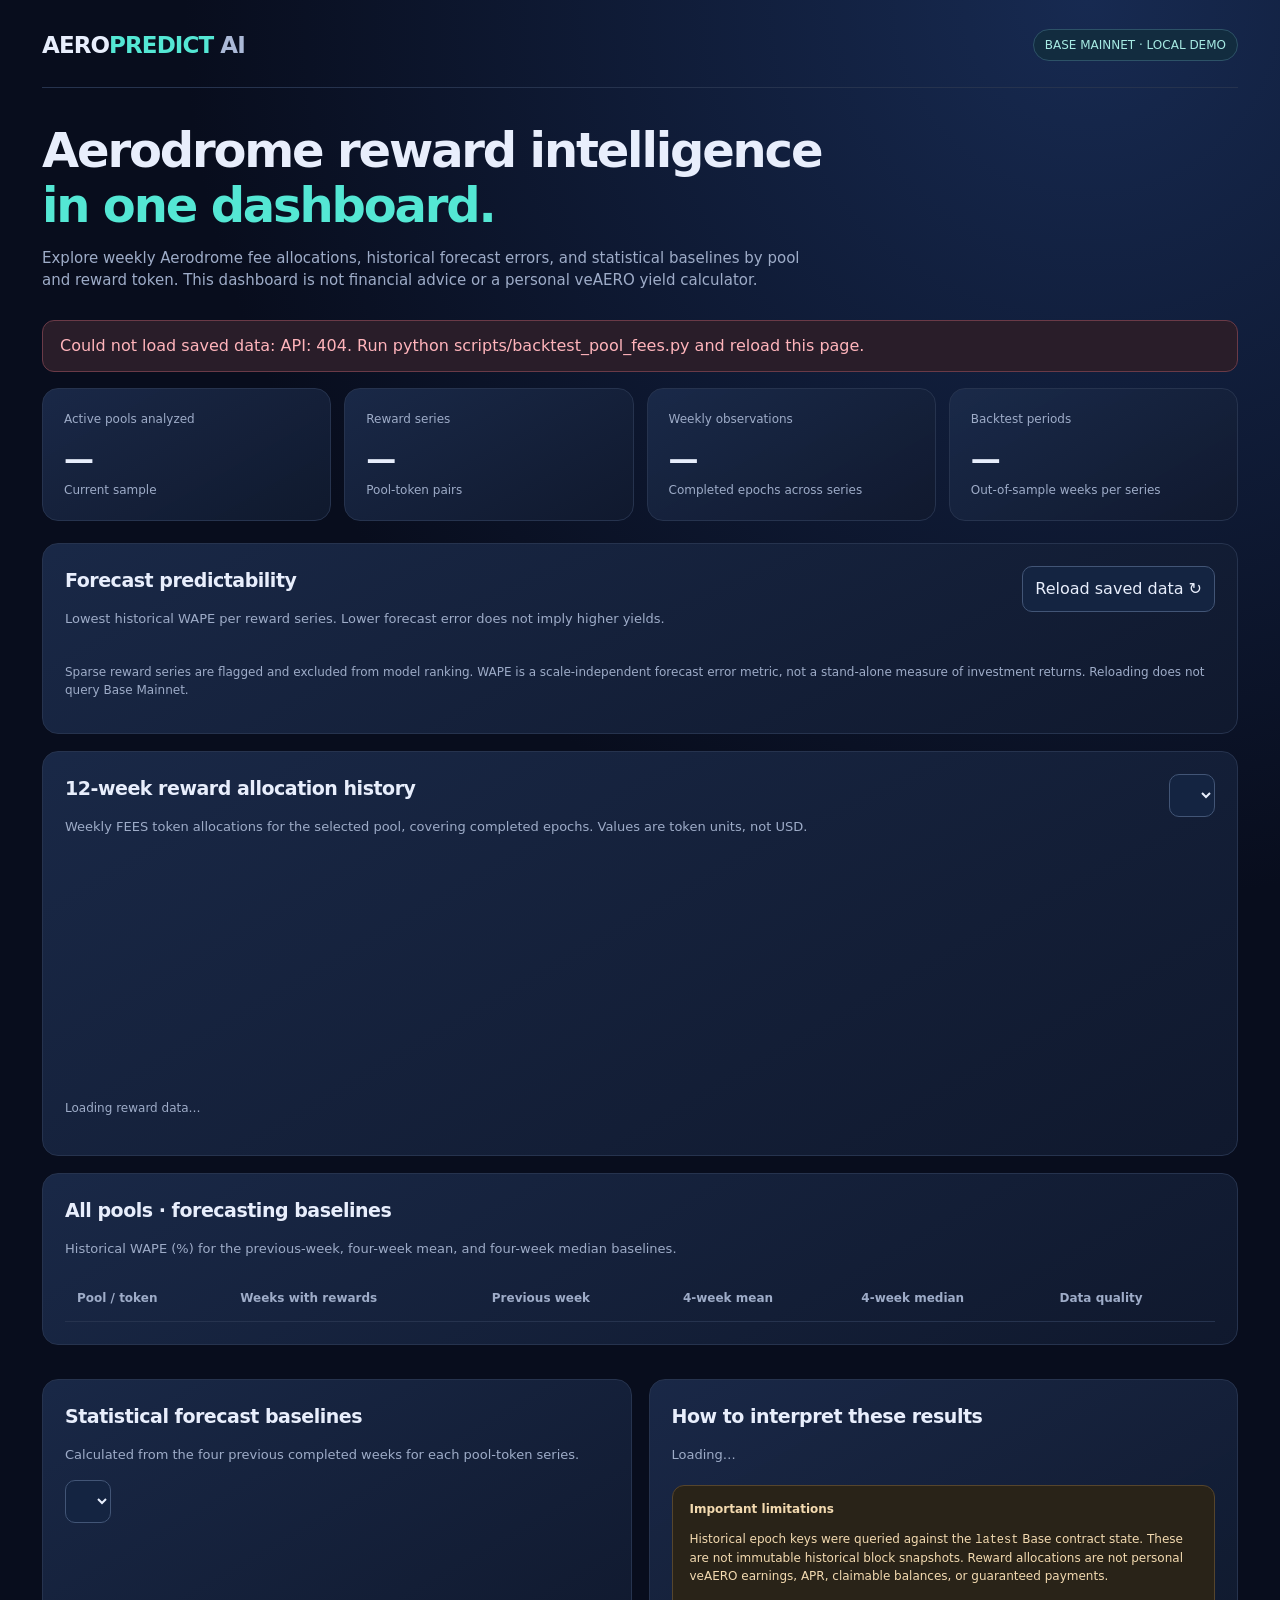
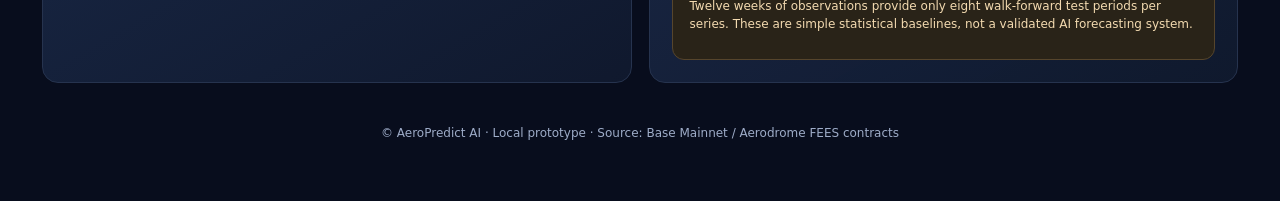
==== dashboard/index.html @ fe5a54b4 "Highlight reward allocation and forecast baseline amounts in green" ====
<!doctype html>
<html lang="en">
<head>
  <meta charset="utf-8">
  <meta name="viewport" content="width=device-width, initial-scale=1">
  <meta name="color-scheme" content="dark">
  <title>AeroPredict AI | Aerodrome Reward Analytics</title>
  <style>
    :root{--bg:#080d1d;--card:#111b32;--line:#26334e;--text:#e8eefc;--muted:#9eacc8;--cyan:#54e7d4;--blue:#7095ff;--amber:#f4c66b;--red:#ff8f92;--reward-green:#4ade80}
    *{box-sizing:border-box}
    body{margin:0;background:radial-gradient(circle at 85% 0%,#172a51 0,transparent 43%),var(--bg);color:var(--text);font-family:Inter,ui-sans-serif,system-ui,-apple-system,BlinkMacSystemFont,"Segoe UI",sans-serif;line-height:1.5}
    .wrap{max-width:1240px;margin:0 auto;padding:28px 22px 60px}
    .brand{display:flex;justify-content:space-between;align-items:center;gap:16px;border-bottom:1px solid var(--line);padding-bottom:24px}
    .brand-name{font-weight:900;letter-spacing:-.04em;font-size:23px}
    .brand-name span{color:var(--cyan)}
    .tag{font-size:12px;border:1px solid #2d5267;background:#122c3f;color:#a6eae3;border-radius:20px;padding:6px 11px}
    h1{font-size:clamp(27px,4.2vw,48px);letter-spacing:-.045em;line-height:1.16;margin:35px 0 13px}
    .lead{color:var(--muted);max-width:790px;margin:0 0 28px;font-size:15px}
    h2{letter-spacing:-.025em;font-size:19px;margin:0 0 15px}
    .stats{display:grid;grid-template-columns:repeat(4,minmax(0,1fr));gap:13px;margin-bottom:22px}
    .stat,.panel{background:linear-gradient(150deg,rgba(27,43,75,.9),rgba(16,25,46,.96));border:1px solid var(--line);border-radius:16px}
    .stat{padding:21px}
    .stat label{display:block;color:var(--muted);font-size:12px;margin-bottom:8px}
    .stat b{font-size:30px;letter-spacing:-.04em}
    .stat small{display:block;color:var(--muted);font-size:12px}
    .panel{padding:22px;margin:17px 0}
    .headerline{display:flex;justify-content:space-between;align-items:flex-start;gap:15px;flex-wrap:wrap}
    .sub{color:var(--muted);font-size:13px;margin:4px 0 0}
    select,button{background:#142441;color:var(--text);border:1px solid #425576;border-radius:10px;padding:10px 12px;font:inherit;cursor:pointer}
    button:hover{border-color:var(--cyan)}
    .controls{display:flex;gap:10px;align-items:center;flex-wrap:wrap}
    .small{font-size:12px;color:var(--muted)}
    .bars{display:grid;gap:13px;margin-top:18px}
    .bar-row{display:grid;grid-template-columns:140px 1fr 80px;align-items:center;gap:10px;font-size:13px}
    .bar-track{background:#24334f;height:12px;border-radius:99px;overflow:hidden}
    .bar-fill{height:100%;min-width:2px;background:linear-gradient(90deg,var(--blue),var(--cyan));border-radius:99px}
    .bar-row.sparse .bar-fill{background:linear-gradient(90deg,#73566a,var(--amber))}
    .history-chart{margin-top:17px;min-height:235px}
    .history-chart svg{display:block;width:100%;height:auto;max-height:300px}
    .history-summary{margin-top:10px;font-size:12px;color:var(--muted)}
    .reward-amount{color:var(--reward-green);font-weight:700;font-variant-numeric:tabular-nums}
    .value{text-align:right;font-variant-numeric:tabular-nums}
    .note{margin-top:16px;color:var(--muted);font-size:12px}
    .table-overflow{overflow:auto;margin-top:16px}
    table{border-collapse:collapse;width:100%;min-width:850px;text-align:left;font-size:13px}
    th{color:var(--muted);font-weight:600;font-size:12px;border-bottom:1px solid var(--line);white-space:nowrap}
    th,td{padding:14px 12px}
    tbody tr:not(:last-child){border-bottom:1px solid #25334a}
    tbody tr:hover{background:#20304b}
    td:nth-child(n+3),th:nth-child(n+3){font-variant-numeric:tabular-nums}
    .good{color:var(--cyan)}.warn{color:var(--amber)}.bad{color:var(--red)}
    .status{display:inline-block;padding:3px 8px;border-radius:8px;background:#2a3246;color:#c1cde5;font-size:11px}
    .status.sparse{background:#3e3229;color:#ffd9a2}
    .cols{display:grid;grid-template-columns:1fr 1fr;gap:17px}
    .forecast{display:flex;flex-direction:column;gap:12px}
    .prediction{padding:13px 0;border-bottom:1px solid var(--line)}
    .prediction:last-child{border:none}
    .prediction b{display:block;margin:5px 0;font-size:22px;letter-spacing:-.02em;overflow-wrap:anywhere;color:var(--reward-green)}
    .prediction .detail{font-size:12px;color:var(--muted)}
    .disclaimer{border:1px solid #56452c;border-radius:12px;background:#292318;padding:14px 17px;color:#f3dab0;font-size:12px;margin-top:20px}
    .error{border:1px solid #6a3a47;color:#ffb4bb;background:#291d29;padding:13px 17px;border-radius:12px;margin:16px 0;display:none}
    footer{font-size:12px;color:var(--muted);text-align:center;padding-top:24px}
    @media(max-width:850px){.stats{grid-template-columns:repeat(2,1fr)}.cols{grid-template-columns:1fr}.bar-row{grid-template-columns:115px 1fr 65px}}
    @media(max-width:430px){.wrap{padding:18px 12px 40px}.stat{padding:15px}.stat b{font-size:24px}.panel{padding:15px}.bar-row{grid-template-columns:98px 1fr 58px;gap:5px;font-size:11px}}
  </style>
</head>
<body>
<main class="wrap">
  <header class="brand">
    <div class="brand-name">AERO<span>PREDICT</span> <span style="color:#abb9d7">AI</span></div>
    <span class="tag">BASE MAINNET · LOCAL DEMO</span>
  </header>
  <h1>Aerodrome reward intelligence<br><span style="color:var(--cyan)">in one dashboard.</span></h1>
  <p class="lead">Explore weekly Aerodrome fee allocations, historical forecast errors, and statistical baselines by pool and reward token. This dashboard is not financial advice or a personal veAERO yield calculator.</p>
  <div id="error" class="error" role="alert"></div>
  <section class="stats" aria-label="Data overview">
    <div class="stat"><label>Active pools analyzed</label><b id="pool-count">—</b><small>Current sample</small></div>
    <div class="stat"><label>Reward series</label><b id="series-count">—</b><small>Pool-token pairs</small></div>
    <div class="stat"><label>Weekly observations</label><b id="week-count">—</b><small>Completed epochs across series</small></div>
    <div class="stat"><label>Backtest periods</label><b id="fold-count">—</b><small>Out-of-sample weeks per series</small></div>
  </section>
  <section class="panel">
    <div class="headerline">
      <div><h2>Forecast predictability</h2><p class="sub">Lowest historical WAPE per reward series. Lower forecast error does not imply higher yields.</p></div>
      <button type="button" id="refresh" title="Reloads previously saved local files; does not fetch fresh on-chain data">Reload saved data ↻</button>
    </div>
    <div class="bars" id="bars" aria-label="WAPE error comparison"></div>
    <p class="note">Sparse reward series are flagged and excluded from model ranking. WAPE is a scale-independent forecast error metric, not a stand-alone measure of investment returns. Reloading does not query Base Mainnet.</p>
  </section>
  <section class="panel">
    <div class="headerline">
      <div><h2>12-week reward allocation history</h2>
        <p class="sub">Weekly FEES token allocations for the selected pool, covering completed epochs. Values are token units, not USD.</p>
      </div>
      <select id="history-picker" aria-label="Choose pool and token for reward history"></select>
    </div>
    <div class="history-chart" id="history-chart" role="img" aria-label="Weekly reward token allocation chart"></div>
    <div class="history-summary" id="history-summary">Loading reward data…</div>
    <p class="note" id="data-timestamp"></p>
  </section>
  <section class="panel">
    <h2>All pools · forecasting baselines</h2>
    <p class="sub">Historical WAPE (%) for the previous-week, four-week mean, and four-week median baselines.</p>
    <div class="table-overflow">
      <table>
        <thead><tr><th>Pool / token</th><th>Weeks with rewards</th><th>Previous week</th><th>4-week mean</th><th>4-week median</th><th>Data quality</th></tr></thead>
        <tbody id="table-body"></tbody>
      </table>
    </div>
  </section>
  <div class="cols">
    <section class="panel">
      <div class="headerline">
        <div><h2>Statistical forecast baselines</h2><p class="sub">Calculated from the four previous completed weeks for each pool-token series.</p></div>
        <select id="series-picker" aria-label="Select reward series"></select>
      </div>
      <div id="forecast" class="forecast"></div>
    </section>
    <section class="panel">
      <h2>How to interpret these results</h2>
      <p class="sub" id="interpretation">Loading…</p>
      <div class="disclaimer">
        <strong>Important limitations</strong>
        <p>Historical epoch keys were queried against the <code>latest</code> Base contract state. These are not immutable historical block snapshots. Reward allocations are not personal veAERO earnings, APR, claimable balances, or guaranteed payments.</p>
        <p>Twelve weeks of observations provide only eight walk-forward test periods per series. These are simple statistical baselines, not a validated AI forecasting system.</p>
      </div>
    </section>
  </div>
  <footer>© AeroPredict AI · Local prototype · Source: Base Mainnet / Aerodrome FEES contracts</footer>
</main>
<script>
(function () {
  "use strict";
  var modelNames = {
    previous_week: "Previous week",
    mean_4w: "4-week mean",
    median_4w: "4-week median"
  };
  var models = Object.keys(modelNames);
  var entries = [];
  var history = null;
  function node(tag, className, text) {
    var el = document.createElement(tag);
    if (className) el.className = className;
    if (text !== undefined) el.textContent = String(text);
    return el;
  }
  function formatWape(v) {
    if (v === null || v === undefined) return "N/A";
    var n = Number(v);
    return Number.isFinite(n) ? n.toLocaleString("en-US", {maximumFractionDigits:2}) + "%" : "N/A";
  }
  function error(message) {
    var el = document.getElementById("error");
    el.style.display = "block";
    el.textContent = message;
  }
  function clear(el) { while (el.firstChild) el.removeChild(el.firstChild); }
  function idFor(e) { return "#" + e.pool_index + " / " + (e.token_symbol || "TOKEN"); }
  function winner(e) {
    var m = e.analysis.exploratory_best_baseline;
    if (!m || e.analysis.sparse_rewards_flag) return null;
    var value = Number(e.analysis.metrics[m].wape_percent);
    return Number.isFinite(value) ? value : null;
  }
  function historySeries(e) {
    if (!history || !Array.isArray(history.pools)) return null;
    var pool = history.pools.find(function(p) {
      return String(p.pool_address).toLowerCase() === String(e.pool_address).toLowerCase();
    });
    if (!pool || !Array.isArray(pool.reward_series)) return null;
    return pool.reward_series.find(function(s) {
      return String(s.token_address).toLowerCase() === String(e.token_address).toLowerCase();
    }) || null;
  }
  function svgEl(tag, attrs, text) {
    var el = document.createElementNS("http://www.w3.org/2000/svg", tag);
    Object.keys(attrs || {}).forEach(function(key){el.setAttribute(key, String(attrs[key]));});
    if (text !== undefined) el.textContent = String(text);
    return el;
  }
  function shortNumber(n) {
    return Number(n).toLocaleString("en-US", {maximumSignificantDigits:5});
  }
  function paintHistory(index) {
    var container = document.getElementById("history-chart");
    var caption = document.getElementById("history-summary");
    clear(container);
    var entry = entries[index];
    var data = entry ? historySeries(entry) : null;
    if (!data || !Array.isArray(data.completed_weeks) || !data.completed_weeks.length) {
      caption.textContent = "No reward history available for this series. Run pool_fee_histories_base.py first.";
      return;
    }
    var records = data.completed_weeks.slice().sort(function(a,b) {
      return a.epoch_start_utc.localeCompare(b.epoch_start_utc);
    });
    var amounts = records.map(function(rec) {return Number(rec.token_amount);});
    if (amounts.some(function(n){return !Number.isFinite(n) || n < 0;})) {
      caption.textContent = "Invalid token decimal data: unable to display this chart.";
      return;
    }
    var max = Math.max(0, ...amounts);
    var width = 900, height = 265, left = 100, right = 870, top = 24, bottom = 220;
    var usableX = right - left, usableY = bottom - top;
    var x = function(i) {return left + (records.length <= 1 ? 0 : i / (records.length - 1)) * usableX;};
    var y = function(v) {return max === 0 ? bottom : bottom - v / max * usableY;};
    var svg = svgEl("svg", {
      viewBox:"0 0 " + width + " " + height, preserveAspectRatio:"xMidYMid meet",
      role:"img",
      "aria-label": idFor(entry) + " — " + records.length + "-week FEES allocation history"
    });
    [0, .5, 1].forEach(function(step) {
      var ordinate = bottom - step * usableY;
      svg.appendChild(svgEl("line", {
        x1:left, x2:right, y1:ordinate, y2:ordinate,
        stroke:"#344463", "stroke-width":"1", "stroke-dasharray":"4 5"
      }));
      svg.appendChild(svgEl("text", {
        x:left - 12, y:ordinate + 4, fill:step > 0 ? "#4ade80" : "#a2b1cf",
        "text-anchor":"end", "font-size":"12"
      }, shortNumber(max * step)));
    });
    records.forEach(function(row,i) {
      if (i === 0 || i === records.length - 1 || i % 3 === 0) {
        svg.appendChild(svgEl("text", {
          x:x(i), y:bottom + 24, fill:"#a2b1cf",
          "text-anchor":"middle", "font-size":"12"
        }, row.epoch_start_utc.slice(5, 10)));
      }
    });
    var points = amounts.map(function(v,i){return x(i).toFixed(2) + "," + y(v).toFixed(2);}).join(" ");
    svg.appendChild(svgEl("polyline", {
      points:points, fill:"none", stroke:"#54e7d4",
      "stroke-width":"3", "stroke-linejoin":"round", "stroke-linecap":"round"
    }));
    records.forEach(function(row,i) {
      var dot = svgEl("circle", {
        cx:x(i), cy:y(amounts[i]), r:5,
        fill:"#7095ff", stroke:"#e8eefc", "stroke-width":"1.5"
      });
      dot.appendChild(svgEl("title", {}, row.epoch_start_utc.slice(0,10) + " · " +
        row.token_amount + " " + (entry.token_symbol || "TOKEN")));
      svg.appendChild(dot);
    });
    container.appendChild(svg);
    var positive = amounts.filter(function(n){return n > 0;}).length;
    // Highlight allocation amounts only. Forecast error metrics remain neutral.
    var tokenName = entry.token_symbol || "TOKEN";
    caption.textContent = idFor(entry) + " · " + positive + "/" + records.length +
      " weeks with rewards · Peak ";
    caption.appendChild(node("strong", "reward-amount", shortNumber(max) + " " + tokenName));
    caption.appendChild(document.createTextNode(
      " · Latest completed week " + records[records.length - 1].epoch_start_utc.slice(0,10) + ": "
    ));
    caption.appendChild(node(
      "strong", "reward-amount",
      records[records.length - 1].token_amount + " " + tokenName
    ));
  }
  function showSeries(index) {
    if (!Number.isInteger(index) || index < 0 || index >= entries.length) return;
    document.getElementById("series-picker").value = String(index);
    document.getElementById("history-picker").value = String(index);
    paintForecast(index);
    paintHistory(index);
  }
  function paintBars() {
    var barBox = document.getElementById("bars");
    clear(barBox);
    var sorted = entries.slice().sort(function(a,b) {
      var aa = winner(a), bb = winner(b);
      return (aa === null ? Infinity : aa) - (bb === null ? Infinity : bb);
    });
    var max = Math.max(100, ...sorted.map(function(e) { return winner(e) || 0; }));
    sorted.forEach(function (entry) {
      var v = winner(entry);
      var row = node("div", "bar-row" + (v === null ? " sparse" : ""));
      row.appendChild(node("span", "", idFor(entry)));
      var track = node("div", "bar-track");
      var fill = node("div", "bar-fill");
      fill.style.width = v === null ? "0%" : Math.min(100, v / max * 100).toFixed(1) + "%";
      track.appendChild(fill);
      row.appendChild(track);
      row.appendChild(node("span", "value", v === null ? "Sparse" : formatWape(v)));
      barBox.appendChild(row);
    });
  }
  function paintTable() {
    var tbody = document.getElementById("table-body");
    clear(tbody);
    entries.forEach(function(e) {
      var tr = node("tr");
      var cells = [
        idFor(e),
        e.analysis.positive_observed_weeks + "/" + e.analysis.observed_week_count,
        formatWape(e.analysis.metrics.previous_week.wape_percent),
        formatWape(e.analysis.metrics.mean_4w.wape_percent),
        formatWape(e.analysis.metrics.median_4w.wape_percent)
      ];
      cells.forEach(function(value, i) {
        var cell = node("td", "", value);
        if (i >= 2) {
          var name = models[i-2];
          if (!e.analysis.sparse_rewards_flag && e.analysis.exploratory_best_baseline === name) cell.className = "good";
        }
        tr.appendChild(cell);
      });
      var status = node("td");
      status.appendChild(node("span", "status" + (e.analysis.sparse_rewards_flag ? " sparse" : ""),
        e.analysis.sparse_rewards_flag ? "Sparse rewards" : "Small sample"));
      tr.appendChild(status);
      tbody.appendChild(tr);
    });
  }
  function paintForecast(index) {
    var e = entries[index];
    var box = document.getElementById("forecast");
    clear(box);
    if (!e) return;
    var intro = node("p", "note", "Next analyzed epoch: " + e.analysis.following_epoch_utc.slice(0, 10) + " · This baseline was not registered on-chain before that epoch.");
    box.appendChild(intro);
    models.forEach(function(m) {
      var div = node("div", "prediction");
      div.appendChild(node("span", "small", modelNames[m] + (e.analysis.exploratory_best_baseline === m ? " · lowest past error" : "")));
      var n = e.analysis.following_epoch_baselines_token_amount[m];
      div.appendChild(node("b", "", (n === null ? "Raw units: " + e.analysis.following_epoch_baselines_raw[m] : n) + " " + (e.token_symbol || "TOKEN")));
      div.appendChild(node("div", "detail", "Historical WAPE: " + formatWape(e.analysis.metrics[m].wape_percent)));
      box.appendChild(div);
    });
    var msg = e.analysis.sparse_rewards_flag
      ? "This series has too few reward-paying weeks to identify a meaningful best baseline."
      : "For this series, the lowest past error came from the " + modelNames[e.analysis.exploratory_best_baseline] +
        " baseline. Only " + e.analysis.fold_count + " walk-forward test periods are available, so the ranking is not robust.";
    document.getElementById("interpretation").textContent = msg +
      " Different reward tokens must not be summed or interpreted as comparable USD yields.";
  }
  async function load() {
    try {
      var response = await fetch("/api/results", {cache:"no-store"});
      if (!response.ok) throw new Error("API: " + response.status);
      var data = await response.json();
      if (!data.backtest || !Array.isArray(data.backtest.results)) throw new Error("Unexpected response format");
      entries = data.backtest.results;
      history = data.history || null;
      document.getElementById("data-timestamp").textContent = history && history.collected_at_utc
        ? "Collected at (UTC): " + history.collected_at_utc.replace("T"," ").slice(0,19) +
          " · Displayed from saved local JSON; not a live on-chain query."
        : "Reward history file was not found or could not be loaded.";
      document.getElementById("error").style.display = "none";
      document.getElementById("series-count").textContent = entries.length;
      document.getElementById("pool-count").textContent = new Set(entries.map(function(e){return e.pool_index;})).size;
      document.getElementById("week-count").textContent = entries.reduce(function(s,e){return s + e.analysis.observed_week_count;},0);
      document.getElementById("fold-count").textContent = entries.length ? entries[0].analysis.fold_count : 0;
      var picker = document.getElementById("series-picker");
      var historyPicker = document.getElementById("history-picker");
      var selected = picker.value;
      clear(picker);
      clear(historyPicker);
      entries.forEach(function(e,i){
        var option = node("option", "", idFor(e));
        option.value = String(i);
        picker.appendChild(option);
        var historyOption = node("option", "", idFor(e));
        historyOption.value = String(i);
        historyPicker.appendChild(historyOption);
      });
      if (entries.length) {
        showSeries(selected && Number(selected) < entries.length ? Number(selected) : 0);
      }
      paintBars();
      paintTable();
    } catch(e) {
      error("Could not load saved data: " + e.message + ". Run python scripts/backtest_pool_fees.py and reload this page.");
    }
  }
  document.getElementById("series-picker").addEventListener("change", function(e){
    showSeries(Number(e.target.value));
  });
  document.getElementById("history-picker").addEventListener("change", function(e){
    showSeries(Number(e.target.value));
  });
  document.getElementById("refresh").addEventListener("click", load);
  load();
})();
</script>
</body>
</html>
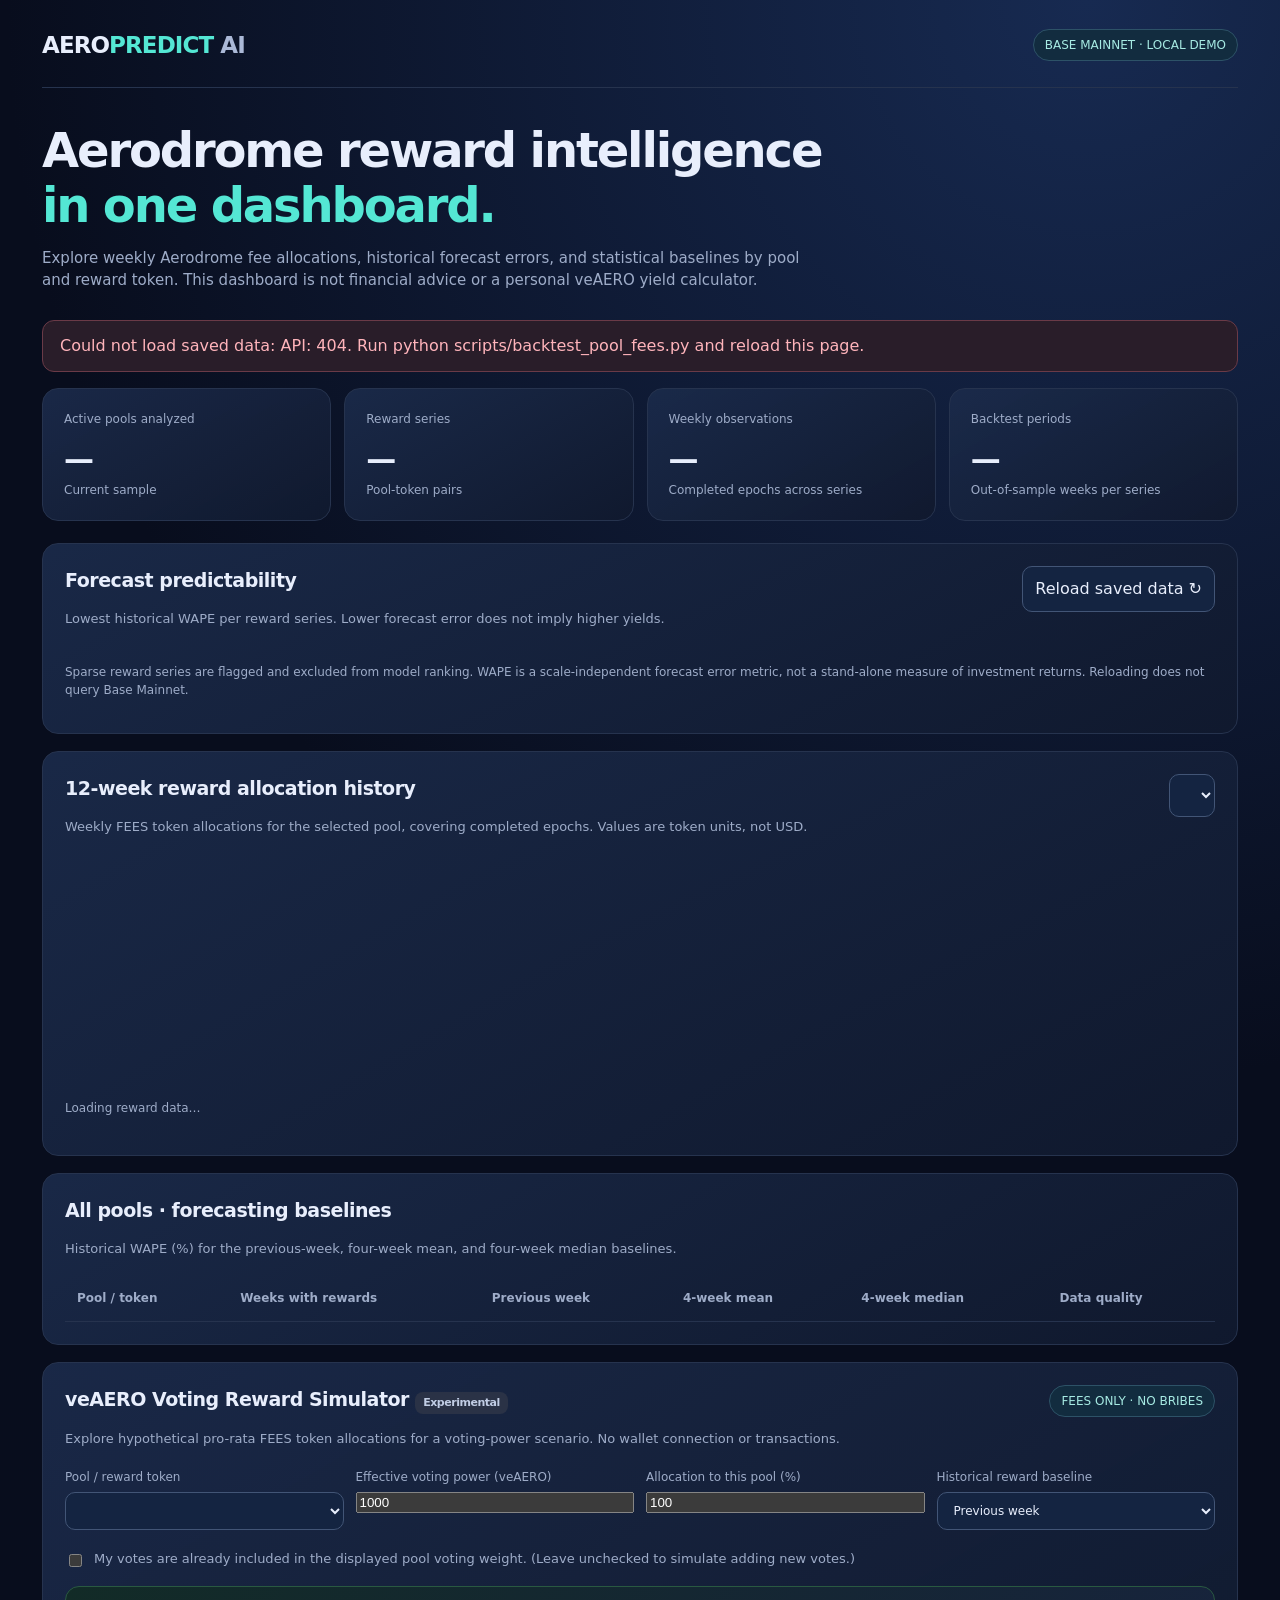
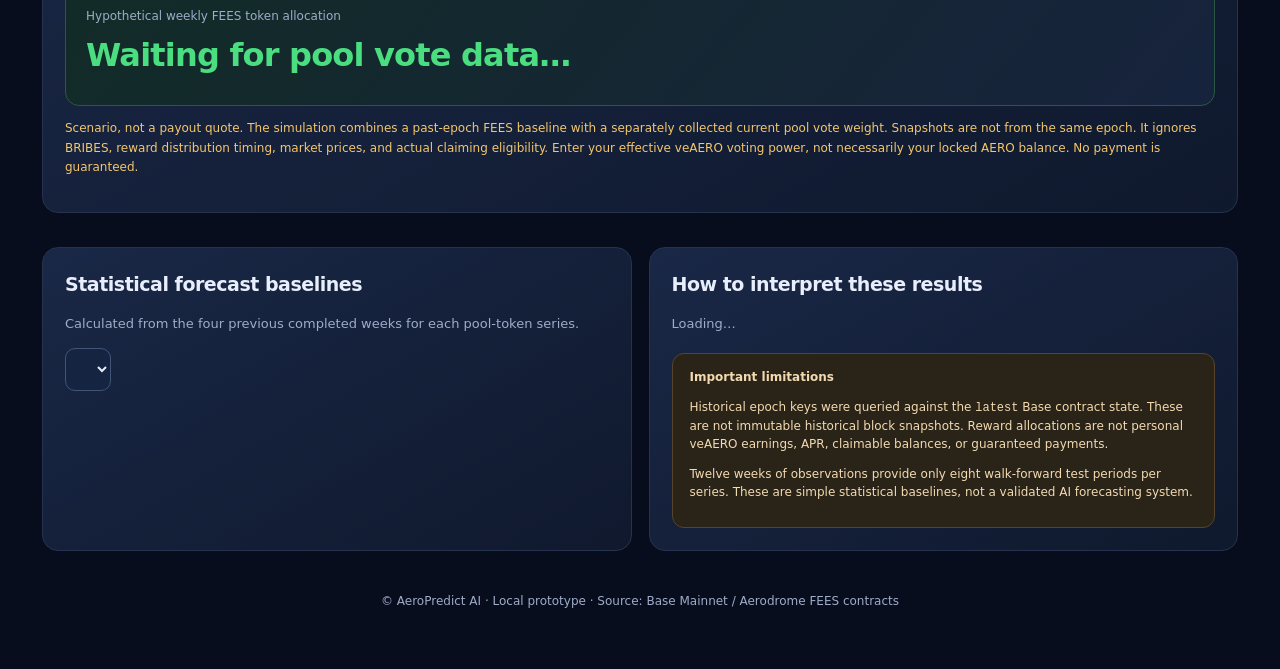
==== commit 9abfab44: "Implement English experimental veAERO FEES vote-share calculator in local dashboard" ====
--- a/dashboard/index.html
+++ b/dashboard/index.html
@@ -57,6 +57,17 @@
     .prediction:last-child{border:none}
     .prediction b{display:block;margin:5px 0;font-size:22px;letter-spacing:-.02em;overflow-wrap:anywhere;color:var(--reward-green)}
     .prediction .detail{font-size:12px;color:var(--muted)}
+    .sim-grid{display:grid;grid-template-columns:repeat(4,minmax(0,1fr));gap:12px;margin:19px 0}
+    .sim-label{display:flex;flex-direction:column;gap:6px;color:var(--muted);font-size:12px}
+    .sim-label input,.sim-label select{width:100%;min-width:0}
+    .sim-check{display:flex;gap:9px;align-items:flex-start;color:var(--muted);font-size:13px;margin-bottom:16px}
+    .sim-check input{accent-color:var(--reward-green);margin-top:5px}
+    .sim-result{border:1px solid #295941;background:linear-gradient(130deg,#122b27,#17233d);border-radius:14px;padding:20px}
+    .sim-result b{display:block;font-size:clamp(21px,2.6vw,32px);letter-spacing:-.025em;color:var(--reward-green);overflow-wrap:anywhere;margin:6px 0}
+    .sim-result .meta{font-size:12px;color:var(--muted)}
+    .sim-warning{font-size:12px;color:var(--amber);margin-top:13px;line-height:1.65}
+    @media(max-width:940px){.sim-grid{grid-template-columns:repeat(2,minmax(0,1fr))}}
+    @media(max-width:600px){.sim-grid{grid-template-columns:1fr}}
     .disclaimer{border:1px solid #56452c;border-radius:12px;background:#292318;padding:14px 17px;color:#f3dab0;font-size:12px;margin-top:20px}
     .error{border:1px solid #6a3a47;color:#ffb4bb;background:#291d29;padding:13px 17px;border-radius:12px;margin:16px 0;display:none}
     footer{font-size:12px;color:var(--muted);text-align:center;padding-top:24px}
@@ -108,6 +119,43 @@
       </table>
     </div>
   </section>
+  <section class="panel" id="voter-simulator">
+    <div class="headerline">
+      <div>
+        <h2>veAERO Voting Reward Simulator <span class="status">Experimental</span></h2>
+        <p class="sub">Explore hypothetical pro-rata FEES token allocations for a voting-power scenario. No wallet connection or transactions.</p>
+      </div>
+      <span class="tag">FEES ONLY · NO BRIBES</span>
+    </div>
+    <div class="sim-grid">
+      <label class="sim-label">Pool / reward token
+        <select id="sim-pool" aria-label="Choose pool and reward token"></select>
+      </label>
+      <label class="sim-label">Effective voting power (veAERO)
+        <input id="sim-power" type="number" min="0" max="1000000000" step="any" value="1000">
+      </label>
+      <label class="sim-label">Allocation to this pool (%)
+        <input id="sim-allocation" type="number" min="0" max="100" step="any" value="100">
+      </label>
+      <label class="sim-label">Historical reward baseline
+        <select id="sim-method" aria-label="Choose baseline method">
+          <option value="previous_week">Previous week</option>
+          <option value="mean_4w">4-week mean</option>
+          <option value="median_4w">4-week median</option>
+        </select>
+      </label>
+    </div>
+    <label class="sim-check">
+      <input id="sim-included" type="checkbox">
+      <span>My votes are already included in the displayed pool voting weight. (Leave unchecked to simulate adding new votes.)</span>
+    </label>
+    <div class="sim-result">
+      <div class="small">Hypothetical weekly FEES token allocation</div>
+      <b id="sim-estimate">Waiting for pool vote data…</b>
+      <div class="meta" id="sim-meta"></div>
+    </div>
+    <p class="sim-warning">Scenario, not a payout quote. The simulation combines a past-epoch FEES baseline with a separately collected current pool vote weight. Snapshots are not from the same epoch. It ignores BRIBES, reward distribution timing, market prices, and actual claiming eligibility. Enter your effective veAERO voting power, not necessarily your locked AERO balance. No payment is guaranteed.</p>
+  </section>
   <div class="cols">
     <section class="panel">
       <div class="headerline">
@@ -264,6 +312,68 @@
     document.getElementById("history-picker").value = String(index);
     paintForecast(index);
     paintHistory(index);
+    document.getElementById("sim-pool").value = String(index);
+    document.getElementById("sim-method").value = entries[index].analysis.exploratory_best_baseline || "median_4w";
+    paintSimulator();
+  }
+  function paintSimulator() {
+    var row = entries[Number(document.getElementById("sim-pool").value)];
+    var value = document.getElementById("sim-estimate");
+    var detail = document.getElementById("sim-meta");
+    function unavailable(reason) {
+      value.textContent = "Not available";
+      detail.textContent = reason;
+    }
+    if (!row) return unavailable("Choose a reward series.");
+    var pool = history && Array.isArray(history.pools)
+      ? history.pools.find(function(p) {return String(p.pool_address).toLowerCase() === String(row.pool_address).toLowerCase();})
+      : null;
+    if (!pool || pool.pool_vote_weight_raw === undefined || pool.pool_vote_weight_raw === null) {
+      return unavailable("Pool vote weights not yet collected. Run pool_fee_histories_base.py again, then run backtest_pool_fees.py and reload the page.");
+    }
+    var raw;
+    try { raw = BigInt(pool.pool_vote_weight_raw); }
+    catch (_) { return unavailable("Invalid on-chain vote weight."); }
+    if (raw < 0n) return unavailable("Invalid negative voting weight.");
+    // Voter.weights(pool) is 18-decimal veAERO voting weight.
+    // Number conversion is approximate and ONLY for the what-if display.
+    var currentPoolVotes = Number(raw) / 1e18;
+    var powerField = document.getElementById("sim-power");
+    var allocationField = document.getElementById("sim-allocation");
+    var power = Number(powerField.value);
+    var allocation = Number(allocationField.value);
+    if (!powerField.value || !allocationField.value ||
+        !Number.isFinite(power) || power < 0 || power > 1e9 ||
+        !Number.isFinite(allocation) || allocation < 0 || allocation > 100) {
+      return unavailable("Enter positive or zero veAERO power (maximum 1 billion) and an allocation from 0% to 100%.");
+    }
+    var selectedMethod = document.getElementById("sim-method").value;
+    if (models.indexOf(selectedMethod) < 0) return unavailable("Unknown model.");
+    var baselineText = row.analysis.following_epoch_baselines_token_amount[selectedMethod];
+    if (baselineText === null || baselineText === undefined) return unavailable("Reward token decimals unavailable.");
+    var baseline = Number(baselineText);
+    if (!Number.isFinite(baseline) || baseline < 0) return unavailable("Invalid reward baseline.");
+    var allocatedVotes = power * allocation / 100;
+    var included = document.getElementById("sim-included").checked;
+    var denominator = currentPoolVotes + (included ? 0 : allocatedVotes);
+    if (included && allocatedVotes > currentPoolVotes) {
+      return unavailable("Your chosen votes exceed the recorded pool weight. Uncheck 'already included' for a new-vote scenario.");
+    }
+    if (!Number.isFinite(denominator) || denominator <= 0) return unavailable("The pool has zero recorded vote weight.");
+    var share = allocatedVotes / denominator;
+    var estimate = baseline * share;
+    if (!Number.isFinite(estimate)) return unavailable("Value out of range.");
+    var symbol = row.token_symbol || "TOKEN";
+    var formatted = estimate > 0 && estimate < 1e-18
+      ? "< 0.000000000000000001"
+      : estimate.toLocaleString("en-US", {maximumFractionDigits:18});
+    value.textContent = formatted + " " + symbol;
+    detail.textContent = "Illustrative vote share: " +
+      (share * 100).toLocaleString("en-US", {maximumFractionDigits:6}) + "%" +
+      " · Pool votes: " + currentPoolVotes.toLocaleString("en-US", {maximumFractionDigits:4}) + " veAERO" +
+      " · Your allocated votes: " + allocatedVotes.toLocaleString("en-US", {maximumFractionDigits:4}) + " veAERO" +
+      " · Baseline: " + baselineText + " " + symbol +
+      (row.analysis.sparse_rewards_flag ? " · CAUTION: sparse reward series" : "");
   }
   function paintBars() {
     var barBox = document.getElementById("bars");
@@ -357,6 +467,8 @@
       var selected = picker.value;
       clear(picker);
       clear(historyPicker);
+      var simPicker = document.getElementById("sim-pool");
+      clear(simPicker);
       entries.forEach(function(e,i){
         var option = node("option", "", idFor(e));
         option.value = String(i);
@@ -364,6 +476,9 @@
         var historyOption = node("option", "", idFor(e));
         historyOption.value = String(i);
         historyPicker.appendChild(historyOption);
+        var simOption = node("option", "", idFor(e));
+        simOption.value = String(i);
+        simPicker.appendChild(simOption);
       });
       if (entries.length) {
         showSeries(selected && Number(selected) < entries.length ? Number(selected) : 0);
@@ -380,6 +495,16 @@
   document.getElementById("history-picker").addEventListener("change", function(e){
     showSeries(Number(e.target.value));
   });
+  document.getElementById("sim-pool").addEventListener("change", function(e) {
+    var index = Number(e.target.value);
+    var row = entries[index];
+    if (row) document.getElementById("sim-method").value = row.analysis.exploratory_best_baseline || "median_4w";
+    paintSimulator();
+  });
+  ["sim-power","sim-allocation","sim-method","sim-included"].forEach(function(id) {
+    document.getElementById(id).addEventListener("input", paintSimulator);
+    document.getElementById(id).addEventListener("change", paintSimulator);
+  });
   document.getElementById("refresh").addEventListener("click", load);
   load();
 })();
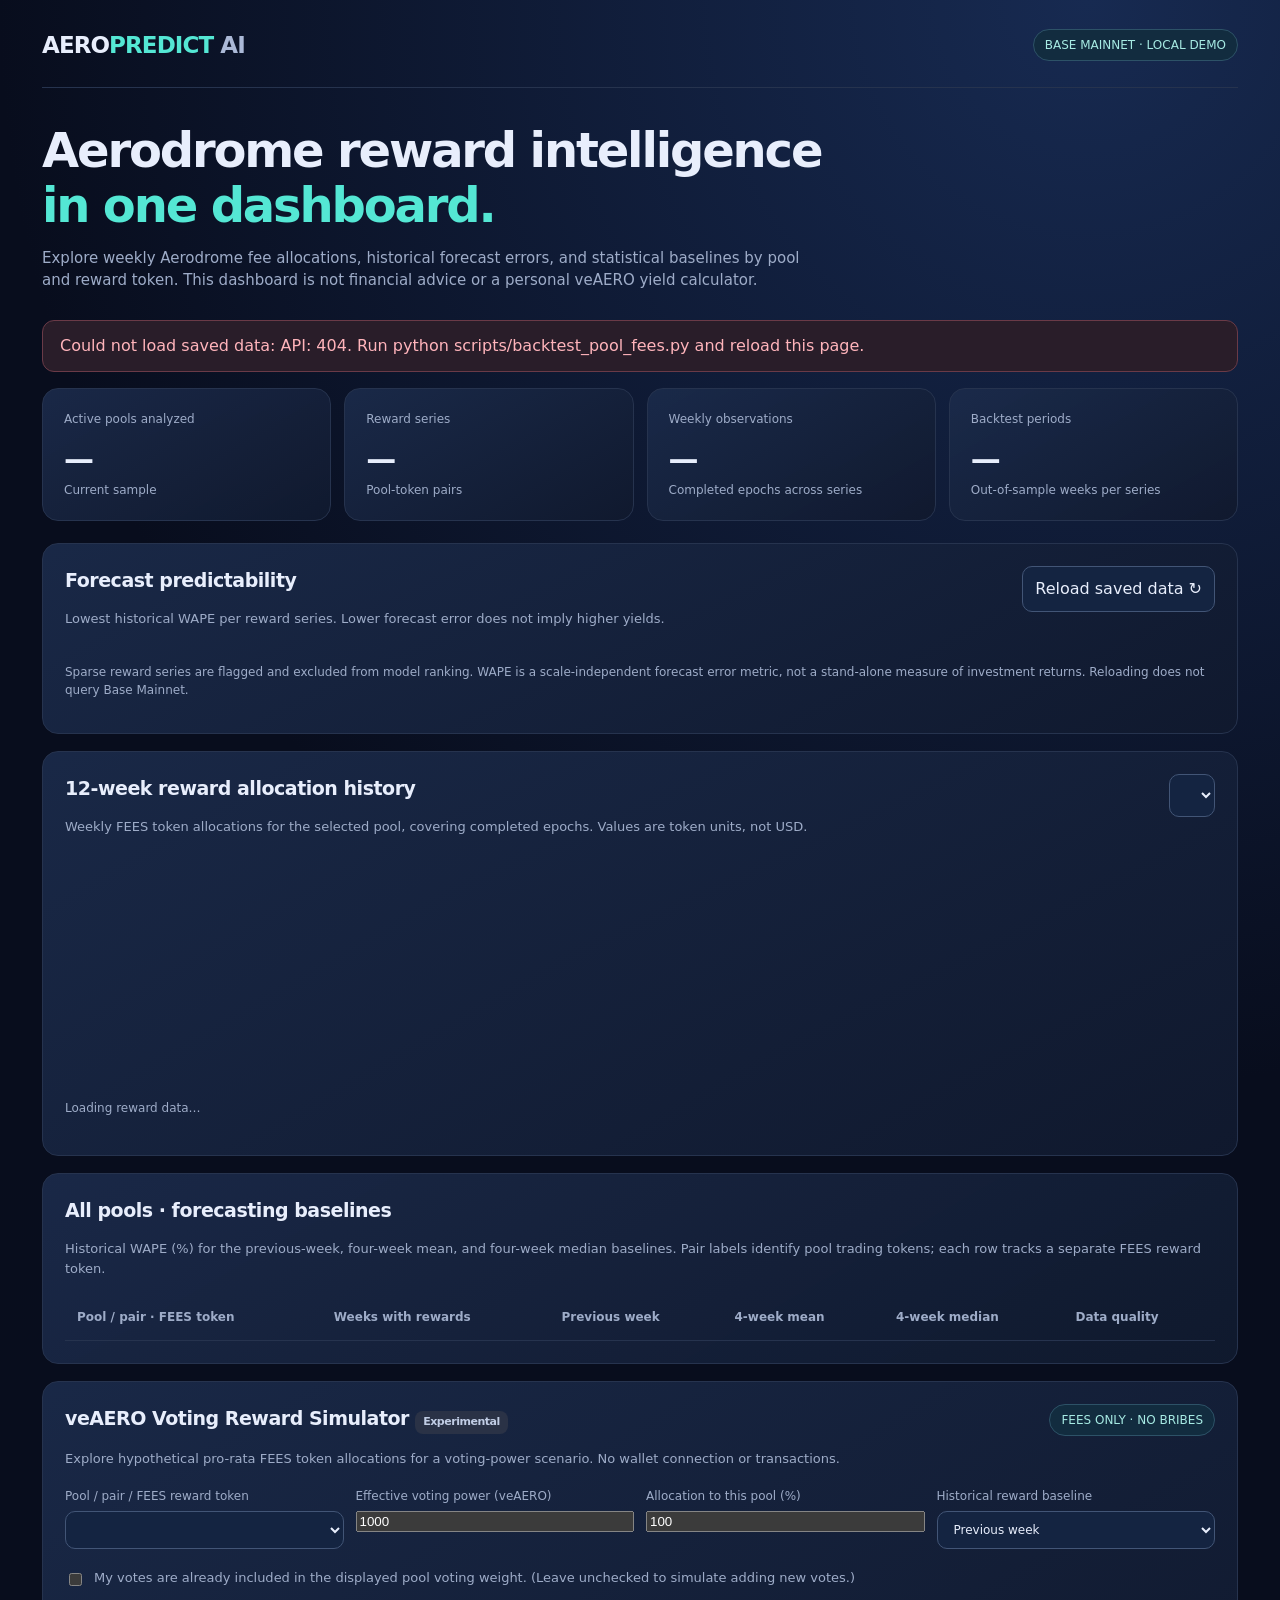
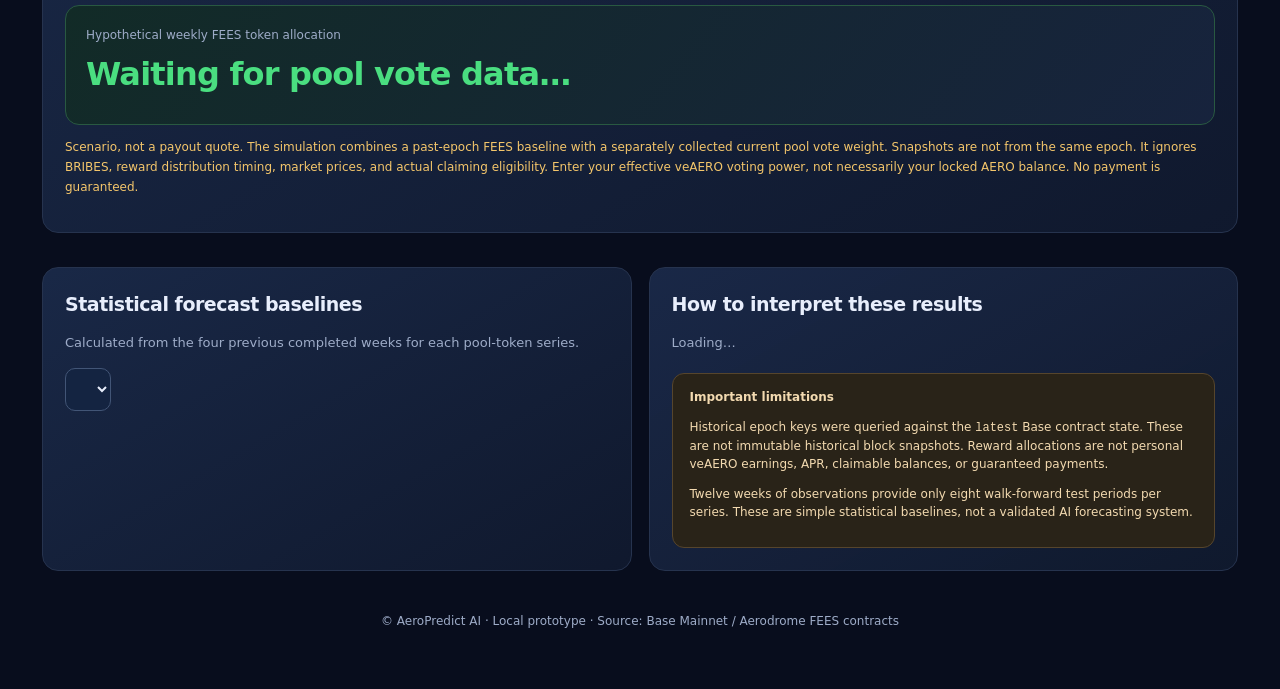
==== commit 6b74ebdb: "Label all FEES dashboard series with actual pool trading pair and distinct reward token" ====
--- a/dashboard/index.html
+++ b/dashboard/index.html
@@ -111,10 +111,10 @@
   </section>
   <section class="panel">
     <h2>All pools · forecasting baselines</h2>
-    <p class="sub">Historical WAPE (%) for the previous-week, four-week mean, and four-week median baselines.</p>
+    <p class="sub">Historical WAPE (%) for the previous-week, four-week mean, and four-week median baselines. Pair labels identify pool trading tokens; each row tracks a separate FEES reward token.</p>
     <div class="table-overflow">
       <table>
-        <thead><tr><th>Pool / token</th><th>Weeks with rewards</th><th>Previous week</th><th>4-week mean</th><th>4-week median</th><th>Data quality</th></tr></thead>
+        <thead><tr><th>Pool / pair · FEES token</th><th>Weeks with rewards</th><th>Previous week</th><th>4-week mean</th><th>4-week median</th><th>Data quality</th></tr></thead>
         <tbody id="table-body"></tbody>
       </table>
     </div>
@@ -128,7 +128,7 @@
       <span class="tag">FEES ONLY · NO BRIBES</span>
     </div>
     <div class="sim-grid">
-      <label class="sim-label">Pool / reward token
+      <label class="sim-label">Pool / pair / FEES reward token
         <select id="sim-pool" aria-label="Choose pool and reward token"></select>
       </label>
       <label class="sim-label">Effective voting power (veAERO)
@@ -151,6 +151,7 @@
     </label>
     <div class="sim-result">
       <div class="small">Hypothetical weekly FEES token allocation</div>
+      <div class="small" id="sim-selected-series"></div>
       <b id="sim-estimate">Waiting for pool vote data…</b>
       <div class="meta" id="sim-meta"></div>
     </div>
@@ -187,6 +188,7 @@
   var models = Object.keys(modelNames);
   var entries = [];
   var history = null;
+  var verifiedPairLabels = new Map();
   function node(tag, className, text) {
     var el = document.createElement(tag);
     if (className) el.className = className;
@@ -204,7 +206,15 @@
     el.textContent = message;
   }
   function clear(el) { while (el.firstChild) el.removeChild(el.firstChild); }
-  function idFor(e) { return "#" + e.pool_index + " / " + (e.token_symbol || "TOKEN"); }
+  function idFor(e) {
+    // Trading pair is verified by BOTH pool index and address from token0/token1.
+    // The FEES reward token may differ from either trading token.
+    var key = String(e.pool_index) + "|" + String(e.pool_address).toLowerCase();
+    var pair = verifiedPairLabels.get(key);
+    return "Pool #" + e.pool_index +
+      (pair ? " · " + pair : " · pair unavailable") +
+      " · FEES: " + (e.token_symbol || "TOKEN");
+  }
   function winner(e) {
     var m = e.analysis.exploratory_best_baseline;
     if (!m || e.analysis.sparse_rewards_flag) return null;
@@ -324,6 +334,7 @@
       value.textContent = "Not available";
       detail.textContent = reason;
     }
+    document.getElementById("sim-selected-series").textContent = row ? idFor(row) : "";
     if (!row) return unavailable("Choose a reward series.");
     var pool = history && Array.isArray(history.pools)
       ? history.pools.find(function(p) {return String(p.pool_address).toLowerCase() === String(row.pool_address).toLowerCase();})
@@ -428,7 +439,7 @@
     var box = document.getElementById("forecast");
     clear(box);
     if (!e) return;
-    var intro = node("p", "note", "Next analyzed epoch: " + e.analysis.following_epoch_utc.slice(0, 10) + " · This baseline was not registered on-chain before that epoch.");
+    var intro = node("p", "note", "Baseline reference epoch: " + e.analysis.following_epoch_utc.slice(0, 10) + " · Calculated retrospectively from saved data, not registered on-chain before that epoch.");
     box.appendChild(intro);
     models.forEach(function(m) {
       var div = node("div", "prediction");
@@ -453,6 +464,19 @@
       if (!data.backtest || !Array.isArray(data.backtest.results)) throw new Error("Unexpected response format");
       entries = data.backtest.results;
       history = data.history || null;
+      verifiedPairLabels.clear();
+      if (data.pairs && data.pairs.chain_id === 8453 &&
+          Array.isArray(data.pairs.pools)) {
+        data.pairs.pools.forEach(function(p) {
+          if (Number.isInteger(p.index) && typeof p.pool_address === "string" &&
+              typeof p.pair_label === "string" && p.pair_label.length > 0 &&
+              p.pair_label.length <= 90) {
+            verifiedPairLabels.set(
+              String(p.index) + "|" + p.pool_address.toLowerCase(), p.pair_label
+            );
+          }
+        });
+      }
       document.getElementById("data-timestamp").textContent = history && history.collected_at_utc
         ? "Collected at (UTC): " + history.collected_at_utc.replace("T"," ").slice(0,19) +
           " · Displayed from saved local JSON; not a live on-chain query."
@@ -509,5 +533,6 @@
   load();
 })();
 </script>
+<script src="/optimizer.js" defer></script>
 </body>
 </html>
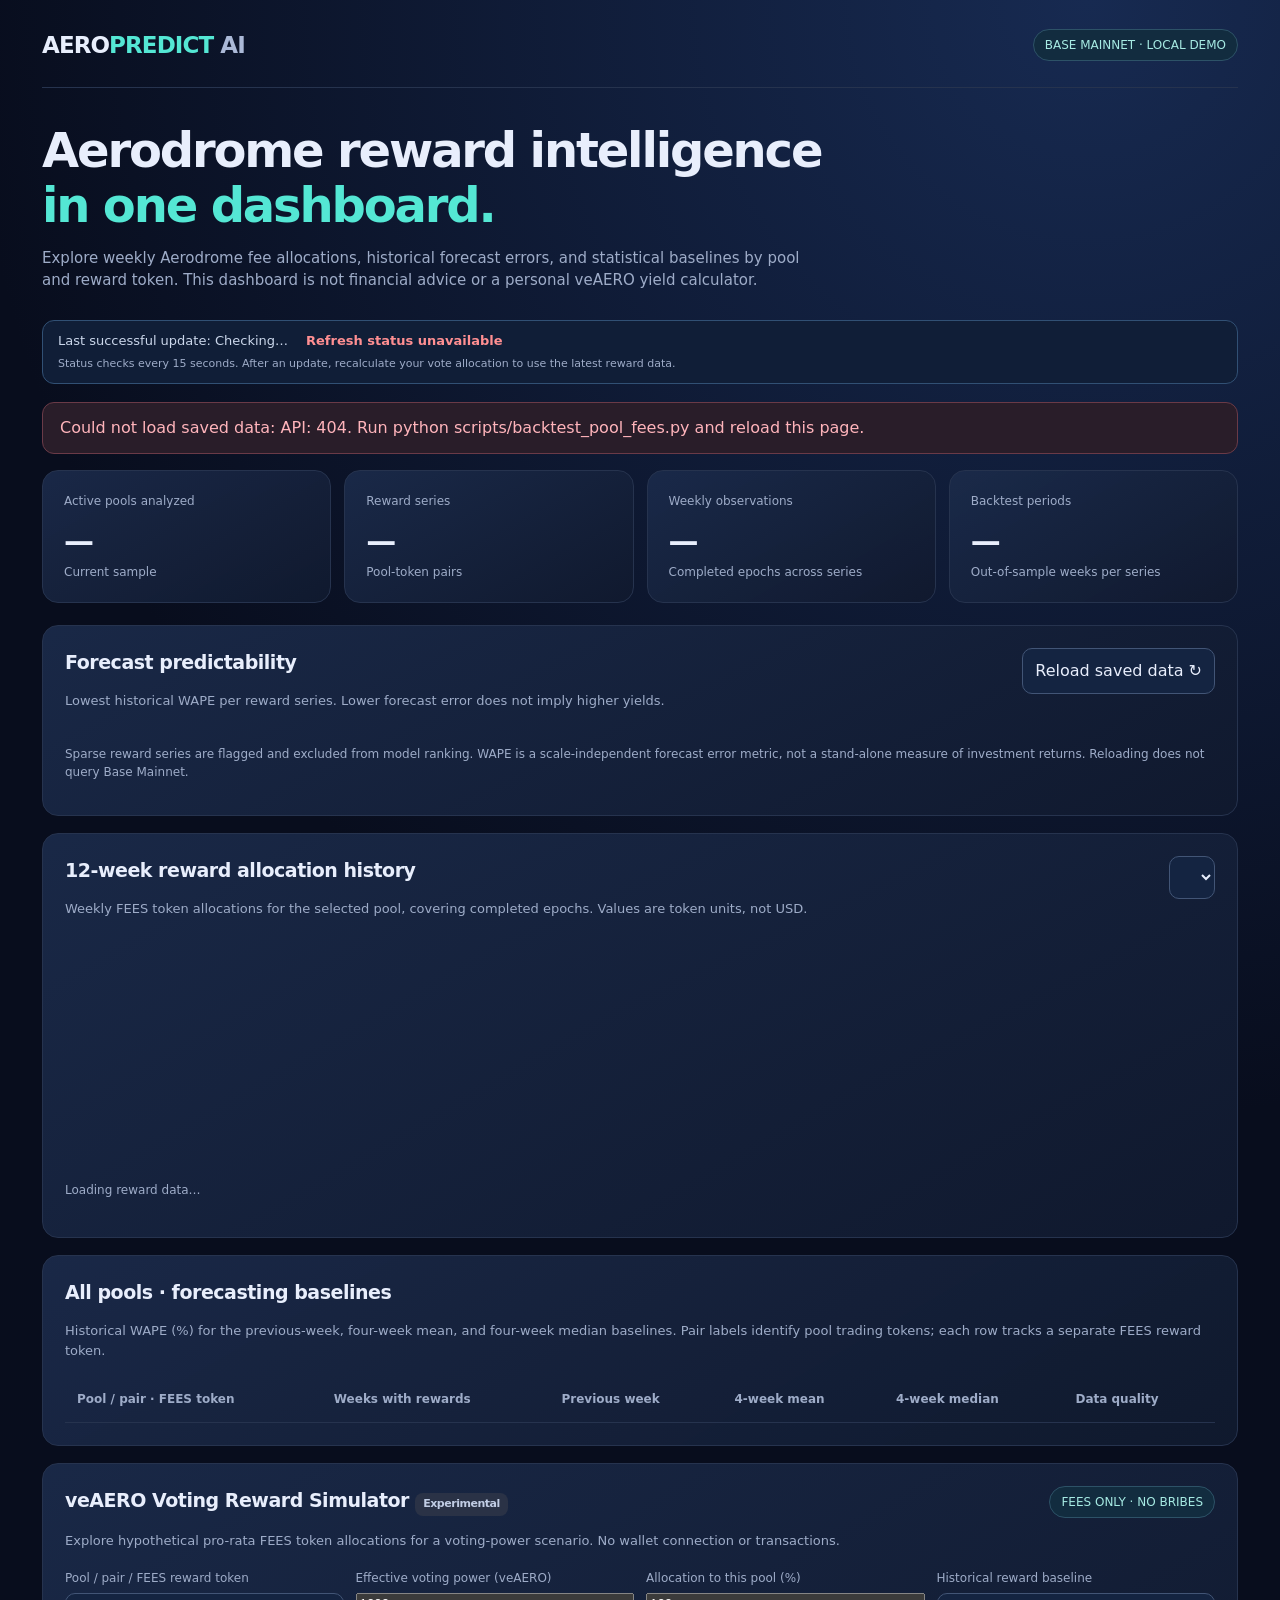
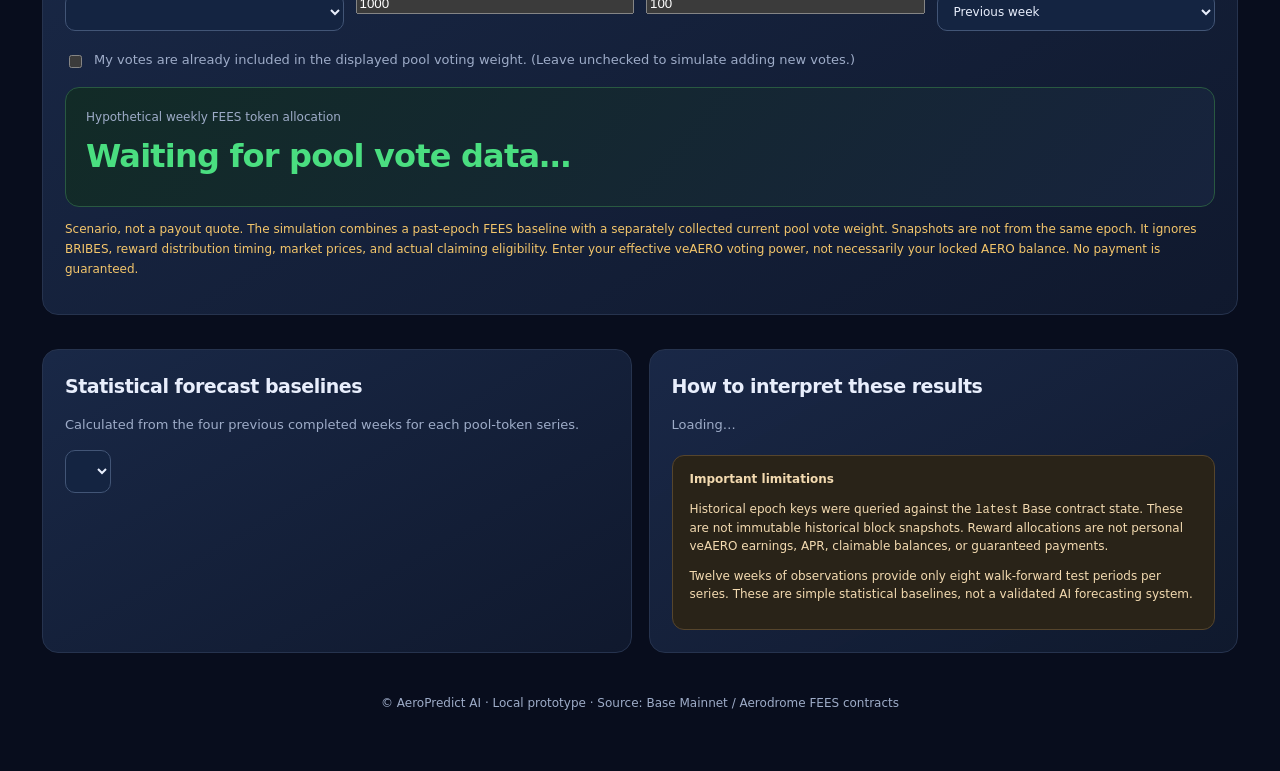
==== commit ea03c383: "Show Turkish-time last successful snapshot and live hourly refresh progress on dashboard" ====
--- a/dashboard/index.html
+++ b/dashboard/index.html
@@ -73,16 +73,29 @@
     footer{font-size:12px;color:var(--muted);text-align:center;padding-top:24px}
     @media(max-width:850px){.stats{grid-template-columns:repeat(2,1fr)}.cols{grid-template-columns:1fr}.bar-row{grid-template-columns:115px 1fr 65px}}
     @media(max-width:430px){.wrap{padding:18px 12px 40px}.stat{padding:15px}.stat b{font-size:24px}.panel{padding:15px}.bar-row{grid-template-columns:98px 1fr 58px;gap:5px;font-size:11px}}
+    .refresh-strip{display:flex;flex-wrap:wrap;gap:6px 18px;align-items:center;border:1px solid #315074;background:#101e37;border-radius:12px;padding:10px 15px;margin:0 0 18px;font-size:13px}
+    .refresh-strip[hidden]{display:none}
+    .refresh-stamp{color:#cbd7eb}
+    .refresh-state{font-weight:600;color:#4ade80}
+    .refresh-state.running{color:#54e7d4}
+    .refresh-state.failed{color:#ff8f92}
+    .refresh-state.idle{color:#f4c66b}
+    .refresh-note{width:100%;font-size:11px;color:var(--muted)}
   </style>
 </head>
 <body>
 <main class="wrap">
   <header class="brand">
     <div class="brand-name">AERO<span>PREDICT</span> <span style="color:#abb9d7">AI</span></div>
-    <span class="tag">BASE MAINNET · LOCAL DEMO</span>
+    <span class="tag" id="dataset-mode-label">BASE MAINNET · LOCAL DEMO</span>
   </header>
   <h1>Aerodrome reward intelligence<br><span style="color:var(--cyan)">in one dashboard.</span></h1>
   <p class="lead">Explore weekly Aerodrome fee allocations, historical forecast errors, and statistical baselines by pool and reward token. This dashboard is not financial advice or a personal veAERO yield calculator.</p>
+  <section class="refresh-strip" id="refresh-strip" aria-label="Data refresh status" hidden>
+    <span class="refresh-stamp" id="refresh-last">Last successful update: Checking…</span>
+    <span class="refresh-state idle" id="refresh-state" role="status" aria-live="polite">Checking refresh status…</span>
+    <span class="refresh-note">Status checks every 15 seconds. After an update, recalculate your vote allocation to use the latest reward data.</span>
+  </section>
   <div id="error" class="error" role="alert"></div>
   <section class="stats" aria-label="Data overview">
     <div class="stat"><label>Active pools analyzed</label><b id="pool-count">—</b><small>Current sample</small></div>
@@ -189,6 +202,62 @@
   var entries = [];
   var history = null;
   var verifiedPairLabels = new Map();
+  var previousPublishedAt = null;
+  function turkeyTime(ts) {
+    var d = new Date(ts);
+    if (!Number.isFinite(d.getTime())) return "Unknown";
+    return new Intl.DateTimeFormat("en-GB", {
+      timeZone:"Europe/Istanbul",
+      year:"numeric", month:"2-digit", day:"2-digit",
+      hour:"2-digit", minute:"2-digit", second:"2-digit",
+      hourCycle:"h23"
+    }).format(d) + " TRT";
+  }
+  async function checkRefreshStatus() {
+    var strip = document.getElementById("refresh-strip");
+    var label = document.getElementById("refresh-last");
+    var stateNode = document.getElementById("refresh-state");
+    try {
+      var response = await fetch("/api/refresh-status", {cache:"no-store"});
+      if (!response.ok) throw new Error("HTTP " + response.status);
+      var info = await response.json();
+      if (info.state === "not_enabled") {
+        strip.hidden = true;
+        return;
+      }
+      strip.hidden = false;
+      var latest = info.last_updated_utc;
+      label.textContent = (latest ? "Last successful snapshot: " + turkeyTime(latest) :
+        "Last successful snapshot: Not yet available");
+      var state = info.state || "idle";
+      var detail = typeof info.stage === "string" ? info.stage : "";
+      stateNode.className = "refresh-state " +
+        (state === "running" ? "running" :
+         (state === "failed" || state === "interrupted" ? "failed" : "idle"));
+      if (state === "running") {
+        stateNode.textContent = "Updating now… " + detail;
+      } else if (state === "failed") {
+        stateNode.textContent = "Last refresh failed · Previous data retained";
+      } else if (state === "interrupted") {
+        stateNode.textContent = "Refresh interrupted · Previous data retained";
+      } else if (state === "success") {
+        stateNode.className = "refresh-state";
+        stateNode.textContent = "Refresh complete · Hourly schedule";
+      } else {
+        stateNode.textContent = "Waiting for scheduled refresh";
+      }
+      if (previousPublishedAt !== null && latest && previousPublishedAt !== latest) {
+        previousPublishedAt = latest;
+        await load();
+      } else if (latest) {
+        previousPublishedAt = latest;
+      }
+    } catch (err) {
+      strip.hidden = false;
+      stateNode.className = "refresh-state failed";
+      stateNode.textContent = "Refresh status unavailable";
+    }
+  }
   function node(tag, className, text) {
     var el = document.createElement(tag);
     if (className) el.className = className;
@@ -464,6 +533,11 @@
       if (!data.backtest || !Array.isArray(data.backtest.results)) throw new Error("Unexpected response format");
       entries = data.backtest.results;
       history = data.history || null;
+      var mode = data.dataset_mode === "expanded" ? "expanded" : "demo";
+      document.getElementById("dataset-mode-label").textContent =
+        mode === "expanded"
+          ? "BASE MAINNET · EXPANDED RESEARCH PREVIEW"
+          : "BASE MAINNET · LOCAL DEMO";
       verifiedPairLabels.clear();
       if (data.pairs && data.pairs.chain_id === 8453 &&
           Array.isArray(data.pairs.pools)) {
@@ -478,7 +552,7 @@
         });
       }
       document.getElementById("data-timestamp").textContent = history && history.collected_at_utc
-        ? "Collected at (UTC): " + history.collected_at_utc.replace("T"," ").slice(0,19) +
+        ? (mode === "expanded" ? "Expanded sample · " : "Original sample · ") + "Collected at (UTC): " + history.collected_at_utc.replace("T"," ").slice(0,19) +
           " · Displayed from saved local JSON; not a live on-chain query."
         : "Reward history file was not found or could not be loaded.";
       document.getElementById("error").style.display = "none";
@@ -531,6 +605,8 @@
   });
   document.getElementById("refresh").addEventListener("click", load);
   load();
+  checkRefreshStatus();
+  setInterval(checkRefreshStatus, 15000);
 })();
 </script>
 <script src="/optimizer.js" defer></script>
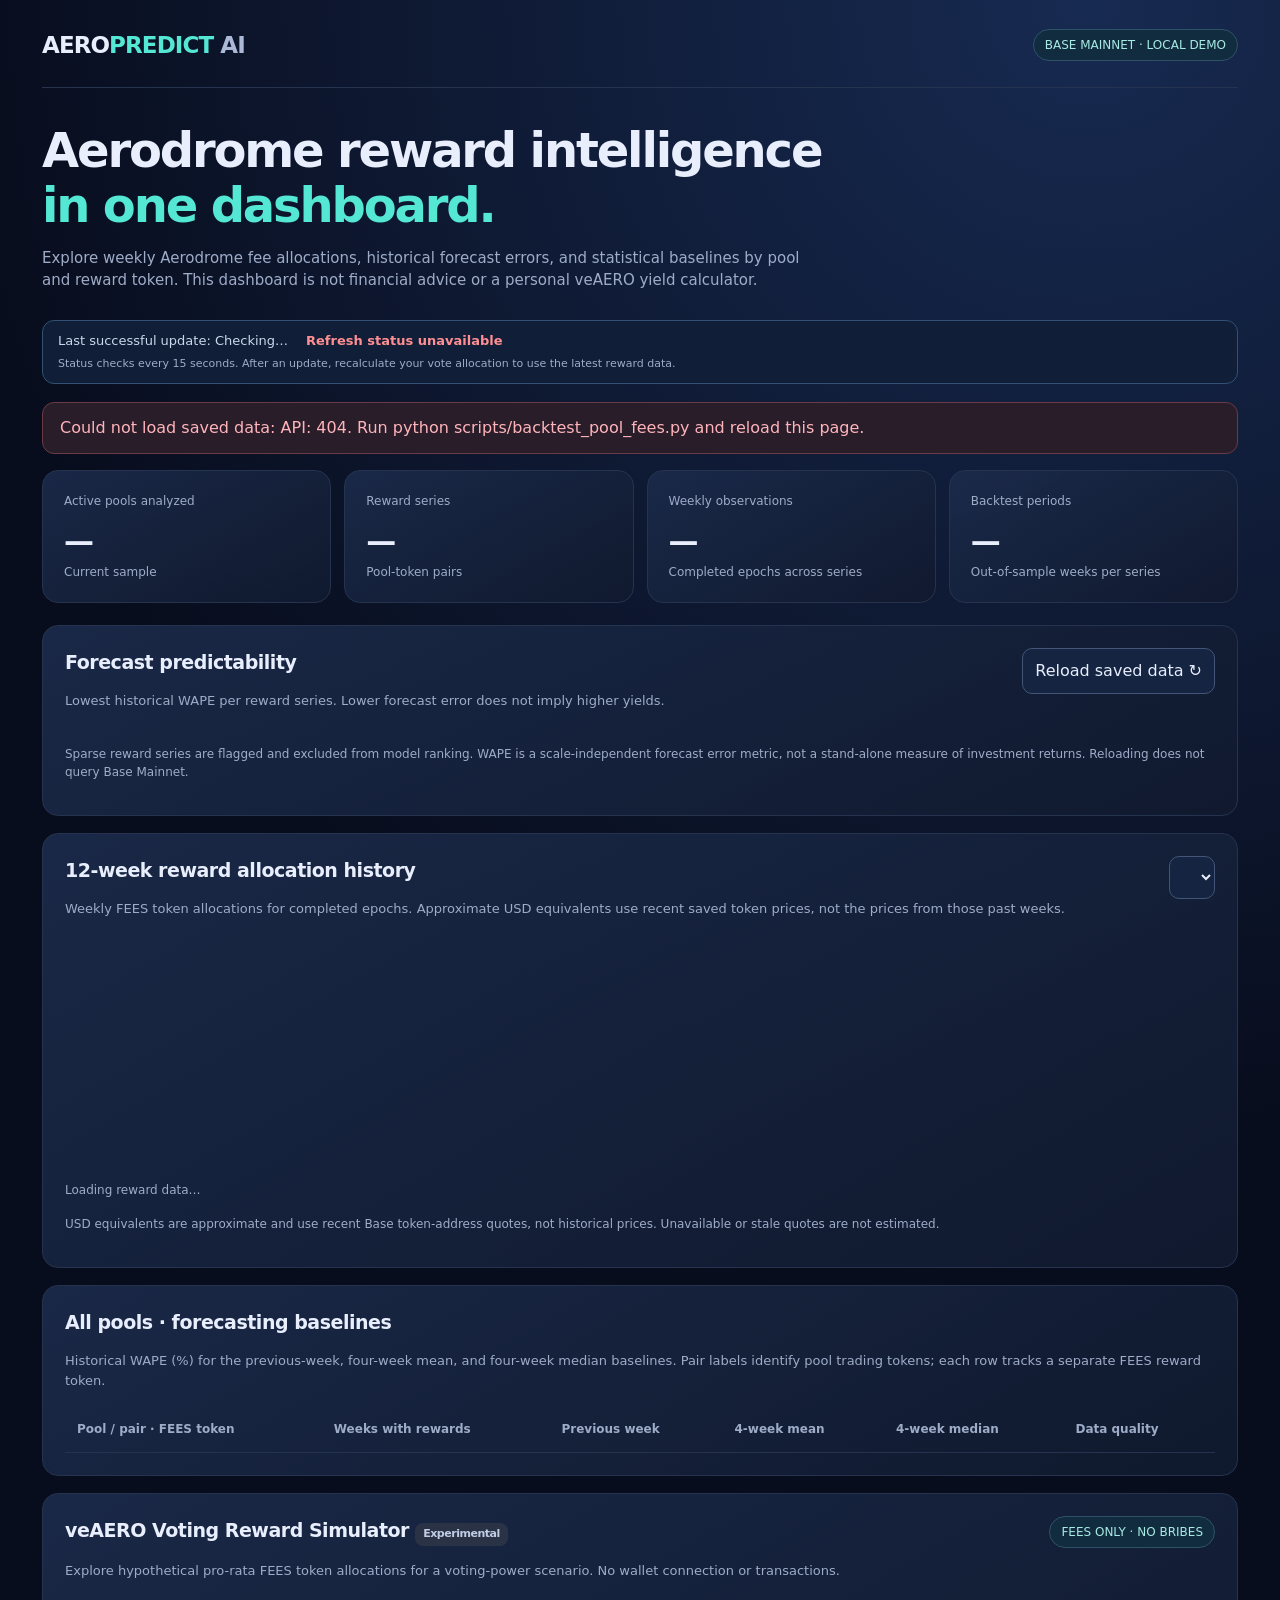
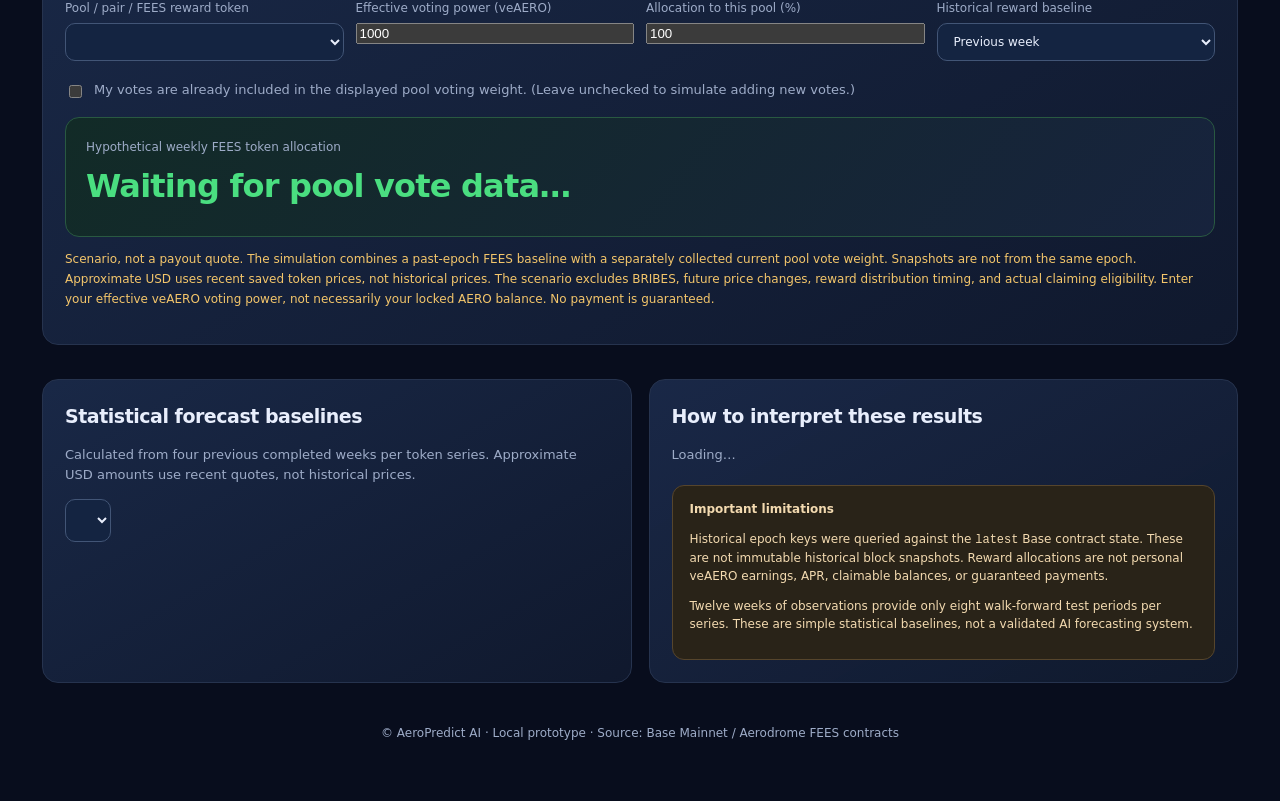
==== commit 1e43c322: "Show current-price USD equivalents beside FEES token amounts across simulator, forecasts and history" ====
--- a/dashboard/index.html
+++ b/dashboard/index.html
@@ -39,6 +39,8 @@
     .history-chart svg{display:block;width:100%;height:auto;max-height:300px}
     .history-summary{margin-top:10px;font-size:12px;color:var(--muted)}
     .reward-amount{color:var(--reward-green);font-weight:700;font-variant-numeric:tabular-nums}
+    .usd-equivalent{color:var(--reward-green);font-size:.82em;font-weight:650;overflow-wrap:anywhere}
+    .usd-unavailable{color:var(--muted);font-size:.8em;font-weight:400;overflow-wrap:anywhere}
     .value{text-align:right;font-variant-numeric:tabular-nums}
     .note{margin-top:16px;color:var(--muted);font-size:12px}
     .table-overflow{overflow:auto;margin-top:16px}
@@ -114,13 +116,14 @@
   <section class="panel">
     <div class="headerline">
       <div><h2>12-week reward allocation history</h2>
-        <p class="sub">Weekly FEES token allocations for the selected pool, covering completed epochs. Values are token units, not USD.</p>
+        <p class="sub">Weekly FEES token allocations for completed epochs. Approximate USD equivalents use recent saved token prices, not the prices from those past weeks.</p>
       </div>
       <select id="history-picker" aria-label="Choose pool and token for reward history"></select>
     </div>
     <div class="history-chart" id="history-chart" role="img" aria-label="Weekly reward token allocation chart"></div>
     <div class="history-summary" id="history-summary">Loading reward data…</div>
     <p class="note" id="data-timestamp"></p>
+    <p class="note" id="usd-quote-note">USD equivalents are approximate and use recent Base token-address quotes, not historical prices. Unavailable or stale quotes are not estimated.</p>
   </section>
   <section class="panel">
     <h2>All pools · forecasting baselines</h2>
@@ -168,12 +171,12 @@
       <b id="sim-estimate">Waiting for pool vote data…</b>
       <div class="meta" id="sim-meta"></div>
     </div>
-    <p class="sim-warning">Scenario, not a payout quote. The simulation combines a past-epoch FEES baseline with a separately collected current pool vote weight. Snapshots are not from the same epoch. It ignores BRIBES, reward distribution timing, market prices, and actual claiming eligibility. Enter your effective veAERO voting power, not necessarily your locked AERO balance. No payment is guaranteed.</p>
+    <p class="sim-warning">Scenario, not a payout quote. The simulation combines a past-epoch FEES baseline with a separately collected current pool vote weight. Snapshots are not from the same epoch. Approximate USD uses recent saved token prices, not historical prices. The scenario excludes BRIBES, future price changes, reward distribution timing, and actual claiming eligibility. Enter your effective veAERO voting power, not necessarily your locked AERO balance. No payment is guaranteed.</p>
   </section>
   <div class="cols">
     <section class="panel">
       <div class="headerline">
-        <div><h2>Statistical forecast baselines</h2><p class="sub">Calculated from the four previous completed weeks for each pool-token series.</p></div>
+        <div><h2>Statistical forecast baselines</h2><p class="sub">Calculated from four previous completed weeks per token series. Approximate USD amounts use recent quotes, not historical prices.</p></div>
         <select id="series-picker" aria-label="Select reward series"></select>
       </div>
       <div id="forecast" class="forecast"></div>
@@ -202,6 +205,10 @@
   var entries = [];
   var history = null;
   var verifiedPairLabels = new Map();
+  var tokenPricesUsd = new Map();
+  // Snapshot quotes are displayed as present-value approximations, never
+  // as a historical weekly price or guaranteed/claimable rewards.
+  var MAX_QUOTE_AGE_MS = 36 * 60 * 60 * 1000;
   var previousPublishedAt = null;
   function turkeyTime(ts) {
     var d = new Date(ts);
@@ -269,6 +276,43 @@
     var n = Number(v);
     return Number.isFinite(n) ? n.toLocaleString("en-US", {maximumFractionDigits:2}) + "%" : "N/A";
   }
+  function recentTimestamp(timestamp) {
+    var milliseconds = Date.parse(timestamp);
+    var age = Date.now() - milliseconds;
+    return Number.isFinite(milliseconds) && age >= -300000 && age <= MAX_QUOTE_AGE_MS;
+  }
+  function quotePriceFor(entry) {
+    if (!entry || typeof entry.token_address !== "string") return null;
+    var price = tokenPricesUsd.get(entry.token_address.toLowerCase());
+    return typeof price === "number" && Number.isFinite(price) && price > 0 ? price : null;
+  }
+  function usdEquivalent(amount, entry) {
+    var price = quotePriceFor(entry);
+    var quantity = Number(amount);
+    if (price === null || !Number.isFinite(quantity) || quantity < 0) return null;
+    var dollars = quantity * price;
+    if (!Number.isFinite(dollars) || dollars < 0) return null;
+    if (dollars === 0) return "$0.00";
+    if (dollars < 0.00000001) return "< $0.00000001";
+    if (dollars < 0.01) {
+      return "$" + dollars.toLocaleString("en-US", {
+        minimumFractionDigits:0, maximumFractionDigits:8
+      });
+    }
+    return dollars.toLocaleString("en-US", {
+      style:"currency", currency:"USD",
+      minimumFractionDigits:2, maximumFractionDigits:2
+    });
+  }
+  function appendUsd(parent, tokenAmount, entry) {
+    var converted = usdEquivalent(tokenAmount, entry);
+    parent.appendChild(node("span", converted === null ? "usd-unavailable" : "usd-equivalent",
+      converted === null ? " (USD unavailable)" : " (≈ " + converted + ")"));
+  }
+  function priceLabel(amount, entry) {
+    var converted = usdEquivalent(amount, entry);
+    return converted === null ? " (USD unavailable)" : " (≈ " + converted + ")";
+  }
   function error(message) {
     var el = document.getElementById("error");
     el.style.display = "block";
@@ -367,7 +411,8 @@
         fill:"#7095ff", stroke:"#e8eefc", "stroke-width":"1.5"
       });
       dot.appendChild(svgEl("title", {}, row.epoch_start_utc.slice(0,10) + " · " +
-        row.token_amount + " " + (entry.token_symbol || "TOKEN")));
+        row.token_amount + " " + (entry.token_symbol || "TOKEN") +
+        priceLabel(row.token_amount, entry)));
       svg.appendChild(dot);
     });
     container.appendChild(svg);
@@ -377,6 +422,7 @@
     caption.textContent = idFor(entry) + " · " + positive + "/" + records.length +
       " weeks with rewards · Peak ";
     caption.appendChild(node("strong", "reward-amount", shortNumber(max) + " " + tokenName));
+    appendUsd(caption, max, entry);
     caption.appendChild(document.createTextNode(
       " · Latest completed week " + records[records.length - 1].epoch_start_utc.slice(0,10) + ": "
     ));
@@ -384,6 +430,7 @@
       "strong", "reward-amount",
       records[records.length - 1].token_amount + " " + tokenName
     ));
+    appendUsd(caption, records[records.length - 1].token_amount, entry);
   }
   function showSeries(index) {
     if (!Number.isInteger(index) || index < 0 || index >= entries.length) return;
@@ -448,11 +495,13 @@
       ? "< 0.000000000000000001"
       : estimate.toLocaleString("en-US", {maximumFractionDigits:18});
     value.textContent = formatted + " " + symbol;
+    appendUsd(value, estimate, row);
     detail.textContent = "Illustrative vote share: " +
       (share * 100).toLocaleString("en-US", {maximumFractionDigits:6}) + "%" +
       " · Pool votes: " + currentPoolVotes.toLocaleString("en-US", {maximumFractionDigits:4}) + " veAERO" +
       " · Your allocated votes: " + allocatedVotes.toLocaleString("en-US", {maximumFractionDigits:4}) + " veAERO" +
       " · Baseline: " + baselineText + " " + symbol +
+      priceLabel(baseline, row) +
       (row.analysis.sparse_rewards_flag ? " · CAUTION: sparse reward series" : "");
   }
   function paintBars() {
@@ -514,7 +563,11 @@
       var div = node("div", "prediction");
       div.appendChild(node("span", "small", modelNames[m] + (e.analysis.exploratory_best_baseline === m ? " · lowest past error" : "")));
       var n = e.analysis.following_epoch_baselines_token_amount[m];
-      div.appendChild(node("b", "", (n === null ? "Raw units: " + e.analysis.following_epoch_baselines_raw[m] : n) + " " + (e.token_symbol || "TOKEN")));
+      var amountNode = node("b", "",
+        (n === null ? "Raw units: " + e.analysis.following_epoch_baselines_raw[m] : n) +
+        " " + (e.token_symbol || "TOKEN"));
+      appendUsd(amountNode, n, e);
+      div.appendChild(amountNode);
       div.appendChild(node("div", "detail", "Historical WAPE: " + formatWape(e.analysis.metrics[m].wape_percent)));
       box.appendChild(div);
     });
@@ -533,6 +586,28 @@
       if (!data.backtest || !Array.isArray(data.backtest.results)) throw new Error("Unexpected response format");
       entries = data.backtest.results;
       history = data.history || null;
+      tokenPricesUsd.clear();
+      var incentiveReport = data.incentives;
+      var priceNote = document.getElementById("usd-quote-note");
+      priceNote.textContent = "USD equivalents use saved Base token-address quotes; missing or stale prices are shown as unavailable.";
+      if (incentiveReport && incentiveReport.chain_id === 8453 &&
+          incentiveReport.prices && typeof incentiveReport.prices === "object" &&
+          recentTimestamp(incentiveReport.collected_at_utc)) {
+        Object.keys(incentiveReport.prices).forEach(function(address) {
+          var quote = incentiveReport.prices[address];
+          if (!/^0x[0-9a-f]{40}$/i.test(address) || !quote ||
+              !recentTimestamp(quote.price_timestamp_utc)) return;
+          var price = Number(quote.price_usd);
+          if (quote.price_usd != null && Number.isFinite(price) && price > 0) {
+            tokenPricesUsd.set(address.toLowerCase(), price);
+          }
+        });
+        priceNote.textContent = "Approximate USD equivalents use current Base token-address prices (" +
+          (incentiveReport.quote_provider || "saved quote provider") + "), saved " +
+          turkeyTime(incentiveReport.collected_at_utc) +
+          ". Applied to past token amounts; NOT historical USD valuations or guaranteed rewards. " +
+          "Prices missing or older than 36 hours are shown as unavailable.";
+      }
       var mode = data.dataset_mode === "expanded" ? "expanded" : "demo";
       document.getElementById("dataset-mode-label").textContent =
         mode === "expanded"
